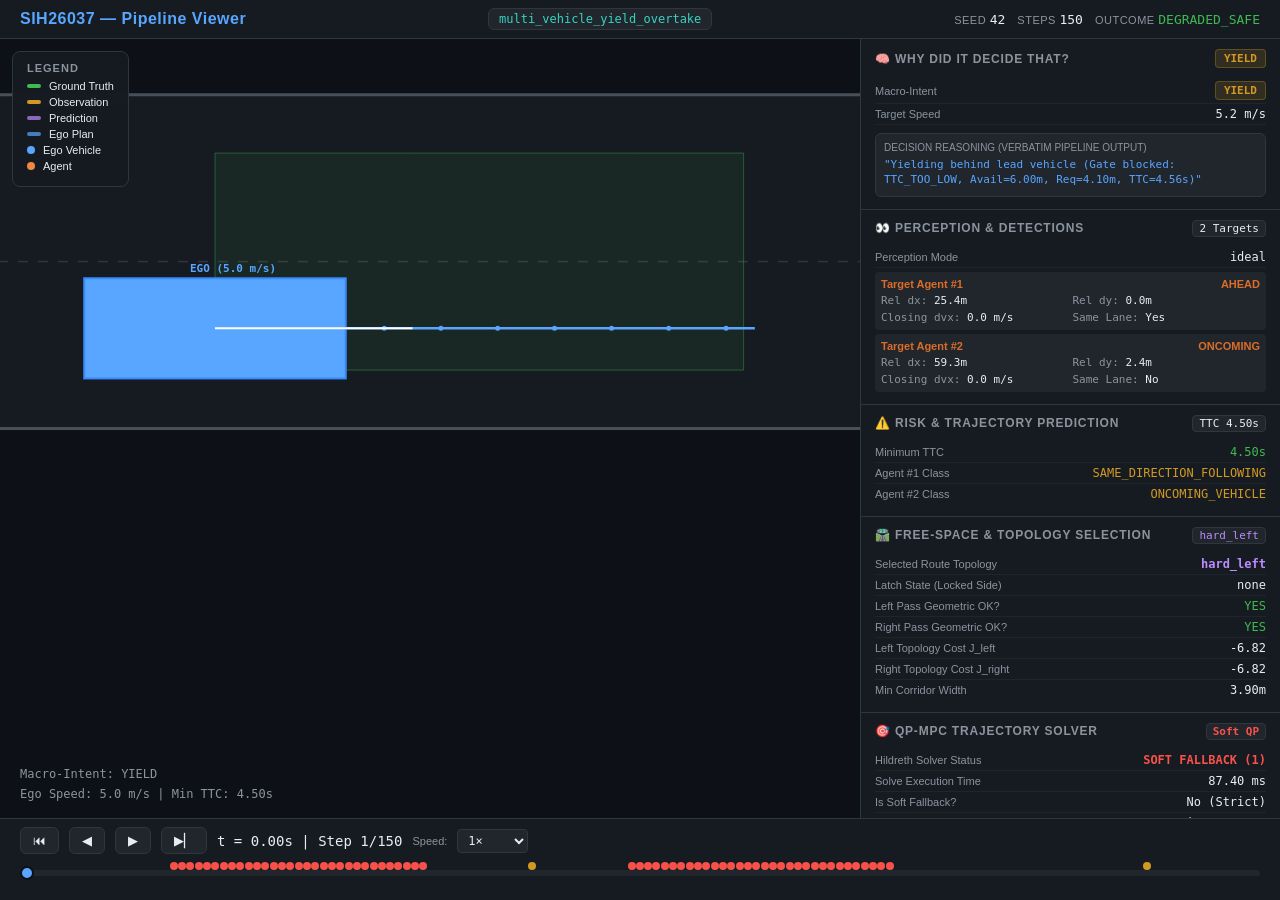
==== web_viewer/index.html @ 8b4d27ca "added a html front debugger view" ====
<!DOCTYPE html>
<html lang="en">
<head>
  <meta charset="UTF-8">
  <meta name="viewport" content="width=device-width, initial-scale=1.0">
  <meta name="description" content="SIH26037 Autonomous Vehicle Pipeline Viewer — Adaptive Path Planning and Collision Avoidance visualization from actual MATLAB pipeline execution data.">
  <title>SIH26037 — Pipeline Viewer</title>
  <link rel="stylesheet" href="css/viewer.css">
</head>
<body>
  <div id="loading-overlay">
    <div class="spinner"></div>
    <h2>SIH26037 Pipeline Viewer</h2>
    <p>Loading simulation data…</p>
  </div>

  <div id="app">
    <!-- Header -->
    <header id="header">
      <h1>SIH26037 — Pipeline Viewer</h1>
      <span class="scenario-badge" id="scenario-name">—</span>
      <div class="status-group">
        <div><span class="status-label">Seed </span><span class="status-value" id="hdr-seed">—</span></div>
        <div><span class="status-label">Steps </span><span class="status-value" id="hdr-steps">—</span></div>
        <div><span class="status-label">Outcome </span><span class="status-value" id="hdr-outcome">—</span></div>
      </div>
    </header>

    <!-- Main Scene Canvas -->
    <div id="main-view">
      <canvas id="scene-canvas"></canvas>
      <div id="legend">
        <h3>Legend</h3>
        <div class="legend-item"><span class="legend-swatch" style="background:#3fb950"></span> Ground Truth</div>
        <div class="legend-item"><span class="legend-swatch" style="background:#d29922"></span> Observation</div>
        <div class="legend-item"><span class="legend-swatch" style="background:rgba(188,140,255,0.7)"></span> Prediction</div>
        <div class="legend-item"><span class="legend-swatch" style="background:rgba(88,166,255,0.7)"></span> Ego Plan</div>
        <div class="legend-item"><span class="legend-swatch" style="background:#58a6ff;height:8px;width:8px;border-radius:50%"></span> Ego Vehicle</div>
        <div class="legend-item"><span class="legend-swatch" style="background:#f0883e;height:8px;width:8px;border-radius:50%"></span> Agent</div>
      </div>
    </div>

    <!-- Right Pipeline Panel -->
    <div id="panel-container">
      <!-- Panels injected by JS -->
    </div>

    <!-- Timeline Controls -->
    <div id="timeline-bar">
      <div id="timeline-controls">
        <button class="ctrl-btn" id="btn-restart" title="Restart">⏮</button>
        <button class="ctrl-btn" id="btn-step-back" title="Step Back">◀</button>
        <button class="ctrl-btn" id="btn-play" title="Play/Pause">▶</button>
        <button class="ctrl-btn" id="btn-step-fwd" title="Step Forward">▶▏</button>
        <span id="time-display">t = 0.00s | Step 0/0</span>
        <label style="font-size:11px;color:var(--text-secondary)">Speed:</label>
        <select id="speed-select">
          <option value="0.25">0.25×</option>
          <option value="0.5">0.5×</option>
          <option value="1" selected>1×</option>
          <option value="2">2×</option>
          <option value="4">4×</option>
        </select>
      </div>
      <div id="timeline-track">
        <input type="range" id="timeline-slider" min="0" max="0" value="0" step="1">
      </div>
    </div>
  </div>

  <div id="event-tooltip"></div>

  <script src="js/app.js"></script>
</body>
</html>
---- web_viewer/css/viewer.css ----
/* ====================================================================
   SIH26037 Pipeline Viewer — Professional Dark Theme
   Pure visualization layer. No simulation logic in CSS.
   ==================================================================== */

:root {
  --bg-primary: #0d1117;
  --bg-secondary: #161b22;
  --bg-panel: #1c2128;
  --bg-card: #21262d;
  --border: #30363d;
  --border-highlight: #58a6ff;
  --text-primary: #e6edf3;
  --text-secondary: #8b949e;
  --text-muted: #6e7681;
  --accent-blue: #58a6ff;
  --accent-green: #3fb950;
  --accent-yellow: #d29922;
  --accent-orange: #db6d28;
  --accent-red: #f85149;
  --accent-purple: #bc8cff;
  --accent-cyan: #39d2c0;
  --ego-color: #58a6ff;
  --agent-color: #f0883e;
  --prediction-color: rgba(188,140,255,0.5);
  --plan-color: rgba(88,166,255,0.6);
  --gt-color: #3fb950;
  --obs-color: #d29922;
  --road-surface: #1a1e24;
  --road-boundary: #484f58;
  --font-mono: 'JetBrains Mono', 'Fira Code', 'Consolas', monospace;
  --font-ui: 'Inter', -apple-system, BlinkMacSystemFont, sans-serif;
}

* { margin: 0; padding: 0; box-sizing: border-box; }

@import url('https://fonts.googleapis.com/css2?family=Inter:wght@300;400;500;600;700&family=JetBrains+Mono:wght@400;500&display=swap');

body {
  font-family: var(--font-ui);
  background: var(--bg-primary);
  color: var(--text-primary);
  overflow: hidden;
  height: 100vh;
}

/* ---- Layout ---- */
#app {
  display: grid;
  grid-template-rows: auto 1fr auto;
  grid-template-columns: 1fr 420px;
  height: 100vh;
}

#header {
  grid-column: 1 / -1;
  background: var(--bg-secondary);
  border-bottom: 1px solid var(--border);
  padding: 8px 20px;
  display: flex;
  align-items: center;
  justify-content: space-between;
  gap: 16px;
}

#header h1 {
  font-size: 16px;
  font-weight: 600;
  color: var(--accent-blue);
  letter-spacing: 0.5px;
}

#header .scenario-badge {
  background: var(--bg-card);
  border: 1px solid var(--border);
  border-radius: 6px;
  padding: 3px 10px;
  font-size: 12px;
  font-family: var(--font-mono);
  color: var(--accent-cyan);
}

#header .status-group {
  display: flex;
  gap: 12px;
  align-items: center;
  font-size: 12px;
}

.status-label {
  color: var(--text-secondary);
  font-size: 11px;
  text-transform: uppercase;
  letter-spacing: 0.5px;
}

.status-value {
  font-family: var(--font-mono);
  font-weight: 500;
  font-size: 13px;
}

/* ---- Main Canvas Area ---- */
#main-view {
  position: relative;
  background: var(--bg-primary);
  overflow: hidden;
}

#scene-canvas {
  width: 100%;
  height: 100%;
  display: block;
}

/* Legend overlay */
#legend {
  position: absolute;
  top: 12px;
  left: 12px;
  background: rgba(22,27,34,0.92);
  border: 1px solid var(--border);
  border-radius: 8px;
  padding: 10px 14px;
  font-size: 11px;
  backdrop-filter: blur(8px);
}

#legend h3 {
  font-size: 11px;
  color: var(--text-secondary);
  text-transform: uppercase;
  letter-spacing: 1px;
  margin-bottom: 6px;
}

.legend-item {
  display: flex;
  align-items: center;
  gap: 8px;
  margin: 4px 0;
}

.legend-swatch {
  width: 14px;
  height: 4px;
  border-radius: 2px;
}

/* ---- Right Panel ---- */
#panel-container {
  background: var(--bg-secondary);
  border-left: 1px solid var(--border);
  overflow-y: auto;
  padding: 0;
}

#panel-container::-webkit-scrollbar {
  width: 6px;
}

#panel-container::-webkit-scrollbar-track {
  background: var(--bg-secondary);
}

#panel-container::-webkit-scrollbar-thumb {
  background: var(--border);
  border-radius: 3px;
}

.panel-section {
  border-bottom: 1px solid var(--border);
}

.panel-header {
  display: flex;
  align-items: center;
  justify-content: space-between;
  padding: 10px 14px;
  cursor: pointer;
  user-select: none;
  transition: background 0.15s;
}

.panel-header:hover {
  background: var(--bg-card);
}

.panel-header h2 {
  font-size: 12px;
  font-weight: 600;
  text-transform: uppercase;
  letter-spacing: 0.8px;
  color: var(--text-secondary);
}

.panel-header .panel-badge {
  font-size: 11px;
  font-family: var(--font-mono);
  padding: 1px 6px;
  border-radius: 4px;
  background: var(--bg-card);
  border: 1px solid var(--border);
}

.panel-body {
  padding: 0 14px 12px;
}

.panel-row {
  display: flex;
  justify-content: space-between;
  align-items: center;
  padding: 3px 0;
  font-size: 12px;
  border-bottom: 1px solid rgba(48,54,61,0.4);
}

.panel-row:last-child {
  border-bottom: none;
}

.panel-key {
  color: var(--text-secondary);
  font-size: 11px;
}

.panel-val {
  font-family: var(--font-mono);
  font-size: 12px;
  color: var(--text-primary);
  text-align: right;
  max-width: 240px;
  overflow: hidden;
  text-overflow: ellipsis;
}

/* Decision change card */
.decision-change-card {
  background: var(--bg-card);
  border: 1px solid var(--accent-yellow);
  border-radius: 6px;
  padding: 10px 12px;
  margin: 6px 0;
}

.decision-change-card .change-title {
  font-size: 11px;
  font-weight: 600;
  color: var(--accent-yellow);
  text-transform: uppercase;
  letter-spacing: 0.8px;
  margin-bottom: 6px;
}

.decision-change-card .change-arrow {
  font-size: 14px;
  font-weight: 700;
  margin: 4px 0;
}

.intent-tag {
  display: inline-block;
  padding: 2px 8px;
  border-radius: 4px;
  font-size: 11px;
  font-weight: 600;
  font-family: var(--font-mono);
}

.intent-MAINTAIN { background: rgba(63,185,80,0.15); color: var(--accent-green); border: 1px solid rgba(63,185,80,0.3); }
.intent-FOLLOW { background: rgba(88,166,255,0.15); color: var(--accent-blue); border: 1px solid rgba(88,166,255,0.3); }
.intent-YIELD { background: rgba(210,153,34,0.15); color: var(--accent-yellow); border: 1px solid rgba(210,153,34,0.3); }
.intent-OVERTAKE { background: rgba(188,140,255,0.15); color: var(--accent-purple); border: 1px solid rgba(188,140,255,0.3); }

.safe-tag { color: var(--accent-green); }
.override-tag { color: var(--accent-red); font-weight: 600; }
.feasible-tag { color: var(--accent-green); }
.infeasible-tag { color: var(--accent-red); }

/* ---- Timeline / Controls ---- */
#timeline-bar {
  grid-column: 1 / -1;
  background: var(--bg-secondary);
  border-top: 1px solid var(--border);
  padding: 8px 20px 12px;
}

#timeline-controls {
  display: flex;
  align-items: center;
  gap: 10px;
  margin-bottom: 6px;
}

.ctrl-btn {
  background: var(--bg-card);
  border: 1px solid var(--border);
  color: var(--text-primary);
  border-radius: 6px;
  padding: 5px 12px;
  font-size: 13px;
  cursor: pointer;
  transition: all 0.15s;
  font-family: var(--font-ui);
}

.ctrl-btn:hover {
  background: var(--border);
  border-color: var(--accent-blue);
}

.ctrl-btn.active {
  background: rgba(88,166,255,0.15);
  border-color: var(--accent-blue);
  color: var(--accent-blue);
}

#time-display {
  font-family: var(--font-mono);
  font-size: 14px;
  font-weight: 500;
  min-width: 180px;
  color: var(--text-primary);
}

#speed-select {
  background: var(--bg-card);
  border: 1px solid var(--border);
  color: var(--text-primary);
  border-radius: 4px;
  padding: 3px 6px;
  font-size: 12px;
  font-family: var(--font-mono);
}

#timeline-track {
  position: relative;
  height: 28px;
  width: 100%;
}

#timeline-slider {
  appearance: none;
  -webkit-appearance: none;
  width: 100%;
  height: 6px;
  border-radius: 3px;
  background: var(--bg-card);
  outline: none;
  margin-top: 10px;
}

#timeline-slider::-webkit-slider-thumb {
  appearance: none;
  -webkit-appearance: none;
  width: 14px;
  height: 14px;
  border-radius: 50%;
  background: var(--accent-blue);
  cursor: pointer;
  border: 2px solid var(--bg-primary);
}

.event-marker {
  position: absolute;
  top: 2px;
  width: 8px;
  height: 8px;
  border-radius: 50%;
  cursor: pointer;
  transition: transform 0.15s;
  z-index: 2;
}

.event-marker:hover {
  transform: scale(1.6);
}

.event-marker.intent-change { background: var(--accent-yellow); }
.event-marker.ttc-critical { background: var(--accent-red); }
.event-marker.topology-change { background: var(--accent-purple); }
.event-marker.safety-event { background: var(--accent-orange); }
.event-marker.highlight-frame { background: var(--accent-cyan); }

#event-tooltip {
  position: fixed;
  background: var(--bg-card);
  border: 1px solid var(--border);
  border-radius: 6px;
  padding: 6px 10px;
  font-size: 11px;
  pointer-events: none;
  z-index: 100;
  display: none;
  max-width: 250px;
  box-shadow: 0 4px 12px rgba(0,0,0,0.5);
}

/* Loading state */
#loading-overlay {
  position: fixed;
  inset: 0;
  background: var(--bg-primary);
  display: flex;
  flex-direction: column;
  align-items: center;
  justify-content: center;
  z-index: 1000;
}

#loading-overlay h2 {
  color: var(--accent-blue);
  margin-bottom: 12px;
}

#loading-overlay p {
  color: var(--text-secondary);
  font-size: 13px;
}

.spinner {
  width: 36px;
  height: 36px;
  border: 3px solid var(--border);
  border-top-color: var(--accent-blue);
  border-radius: 50%;
  animation: spin 0.8s linear infinite;
  margin-bottom: 16px;
}

@keyframes spin { to { transform: rotate(360deg); } }
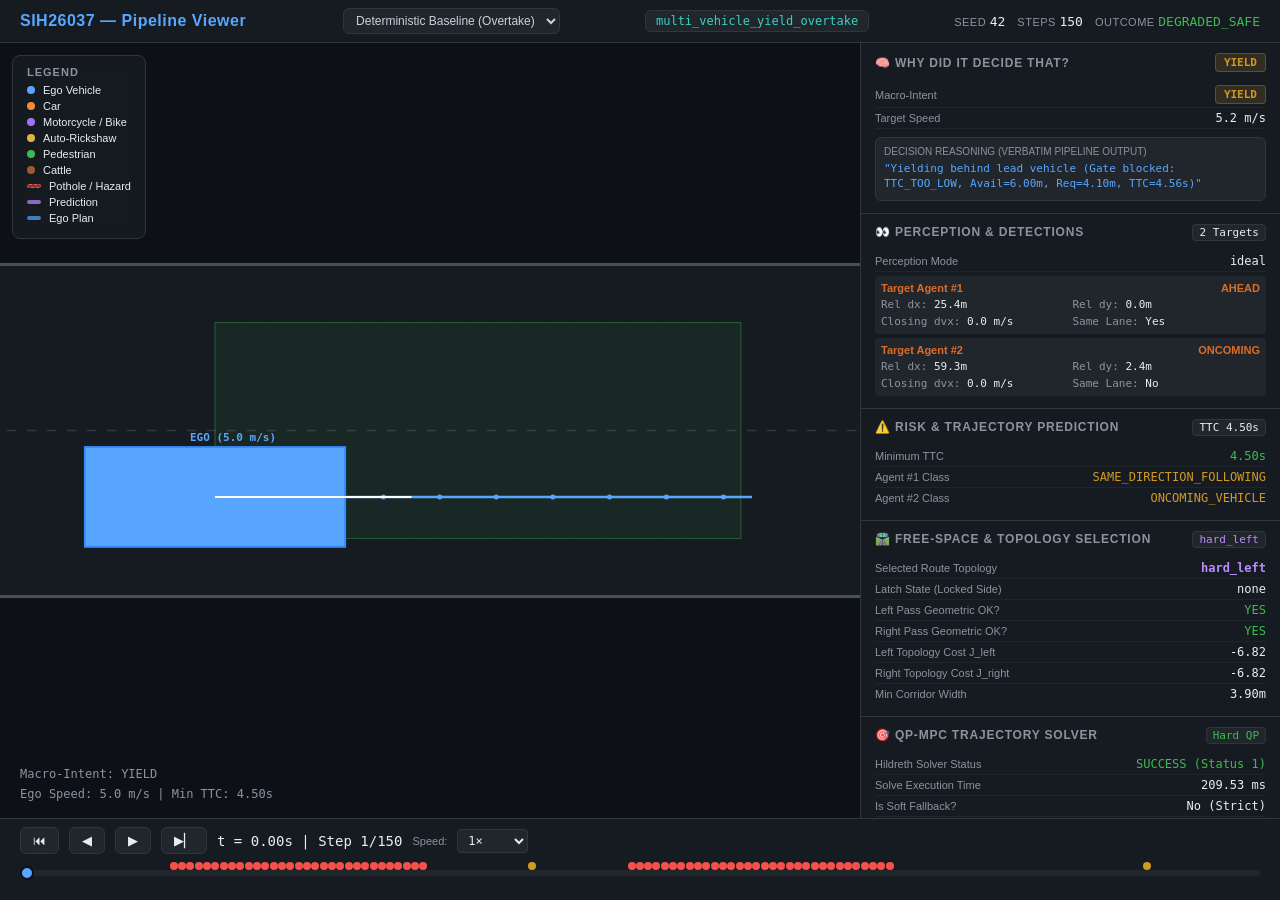
==== commit 1c9fb0c9: "feat(stochastic-traffic): implement stochastic heterogeneous village traffic environment for PS26037" ====
--- a/web_viewer/index.html
+++ b/web_viewer/index.html
@@ -18,6 +18,10 @@
     <!-- Header -->
     <header id="header">
       <h1>SIH26037 — Pipeline Viewer</h1>
+      <select id="scenario-select" style="background:#21262d;color:#c9d1d9;border:1px solid #30363d;border-radius:6px;padding:4px 8px;font-size:12px;font-family:inherit;margin-left:12px">
+        <option value="data/hero_scenario.json" selected>Deterministic Baseline (Overtake)</option>
+        <option value="data/stochastic_scenario.json">Stochastic Village Traffic (Mixed)</option>
+      </select>
       <span class="scenario-badge" id="scenario-name">—</span>
       <div class="status-group">
         <div><span class="status-label">Seed </span><span class="status-value" id="hdr-seed">—</span></div>
@@ -31,12 +35,15 @@
       <canvas id="scene-canvas"></canvas>
       <div id="legend">
         <h3>Legend</h3>
-        <div class="legend-item"><span class="legend-swatch" style="background:#3fb950"></span> Ground Truth</div>
-        <div class="legend-item"><span class="legend-swatch" style="background:#d29922"></span> Observation</div>
+        <div class="legend-item"><span class="legend-swatch" style="background:#58a6ff;height:8px;width:8px;border-radius:50%"></span> Ego Vehicle</div>
+        <div class="legend-item"><span class="legend-swatch" style="background:#f0883e;height:8px;width:8px;border-radius:50%"></span> Car</div>
+        <div class="legend-item"><span class="legend-swatch" style="background:#a371f7;height:8px;width:8px;border-radius:50%"></span> Motorcycle / Bike</div>
+        <div class="legend-item"><span class="legend-swatch" style="background:#e3b341;height:8px;width:8px;border-radius:50%"></span> Auto-Rickshaw</div>
+        <div class="legend-item"><span class="legend-swatch" style="background:#3fb950;height:8px;width:8px;border-radius:50%"></span> Pedestrian</div>
+        <div class="legend-item"><span class="legend-swatch" style="background:#a05a2c;height:8px;width:8px;border-radius:50%"></span> Cattle</div>
+        <div class="legend-item"><span class="legend-swatch" style="background:rgba(248,81,73,0.5);border:1px dashed #f85149"></span> Pothole / Hazard</div>
         <div class="legend-item"><span class="legend-swatch" style="background:rgba(188,140,255,0.7)"></span> Prediction</div>
         <div class="legend-item"><span class="legend-swatch" style="background:rgba(88,166,255,0.7)"></span> Ego Plan</div>
-        <div class="legend-item"><span class="legend-swatch" style="background:#58a6ff;height:8px;width:8px;border-radius:50%"></span> Ego Vehicle</div>
-        <div class="legend-item"><span class="legend-swatch" style="background:#f0883e;height:8px;width:8px;border-radius:50%"></span> Agent</div>
       </div>
     </div>
 
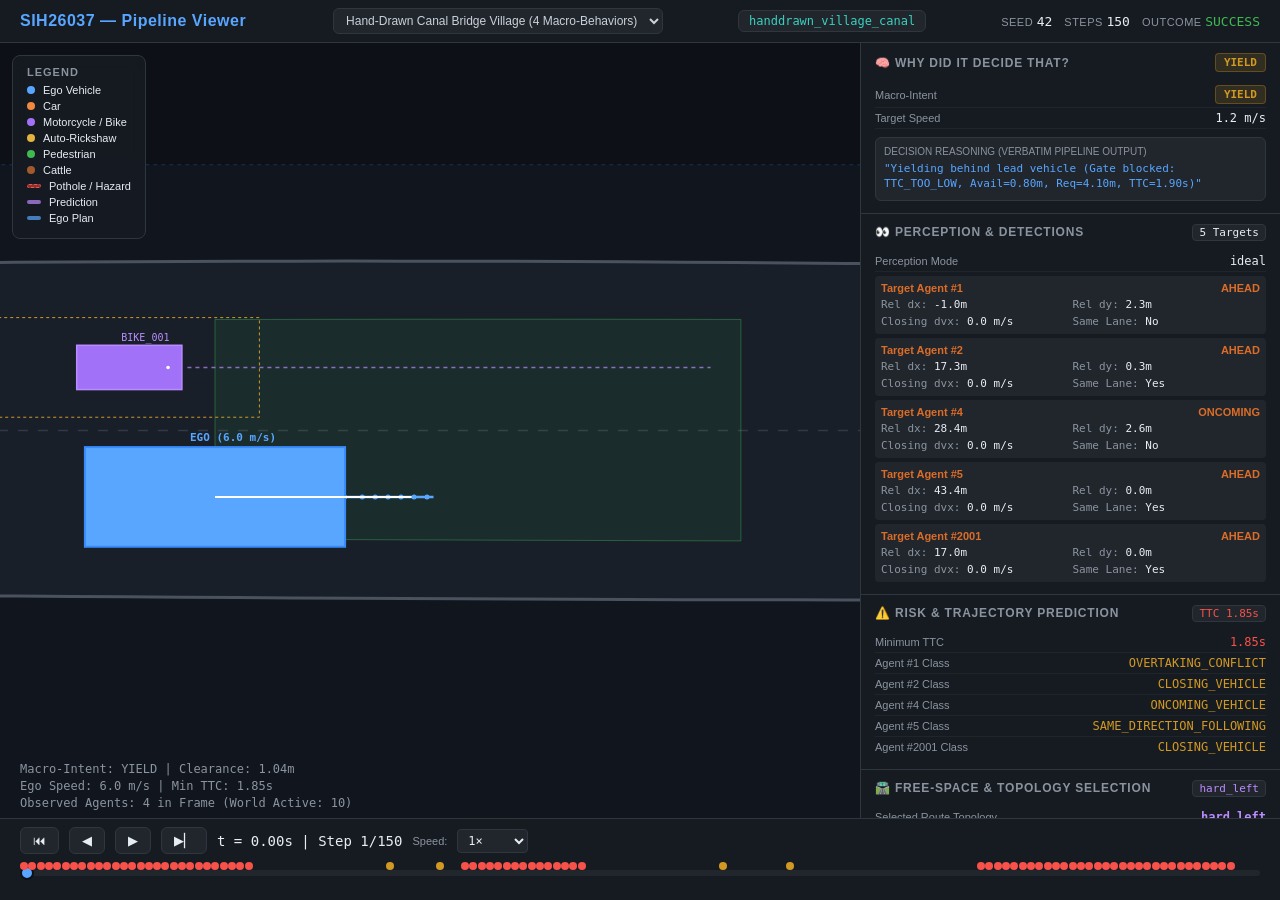
==== commit 0dbfc064: "feat(scenario): implement digitized handdrawn village canal scenario with 4 macro-intents" ====
--- a/web_viewer/index.html
+++ b/web_viewer/index.html
@@ -19,8 +19,9 @@
     <header id="header">
       <h1>SIH26037 — Pipeline Viewer</h1>
       <select id="scenario-select" style="background:#21262d;color:#c9d1d9;border:1px solid #30363d;border-radius:6px;padding:4px 8px;font-size:12px;font-family:inherit;margin-left:12px">
-        <option value="data/hero_scenario.json" selected>Deterministic Baseline (Overtake)</option>
+        <option value="data/hero_scenario.json">Deterministic Baseline (Overtake)</option>
         <option value="data/stochastic_scenario.json">Stochastic Village Traffic (Mixed)</option>
+        <option value="data/handdrawn_village_scenario.json" selected>Hand-Drawn Canal Bridge Village (4 Macro-Behaviors)</option>
       </select>
       <span class="scenario-badge" id="scenario-name">—</span>
       <div class="status-group">
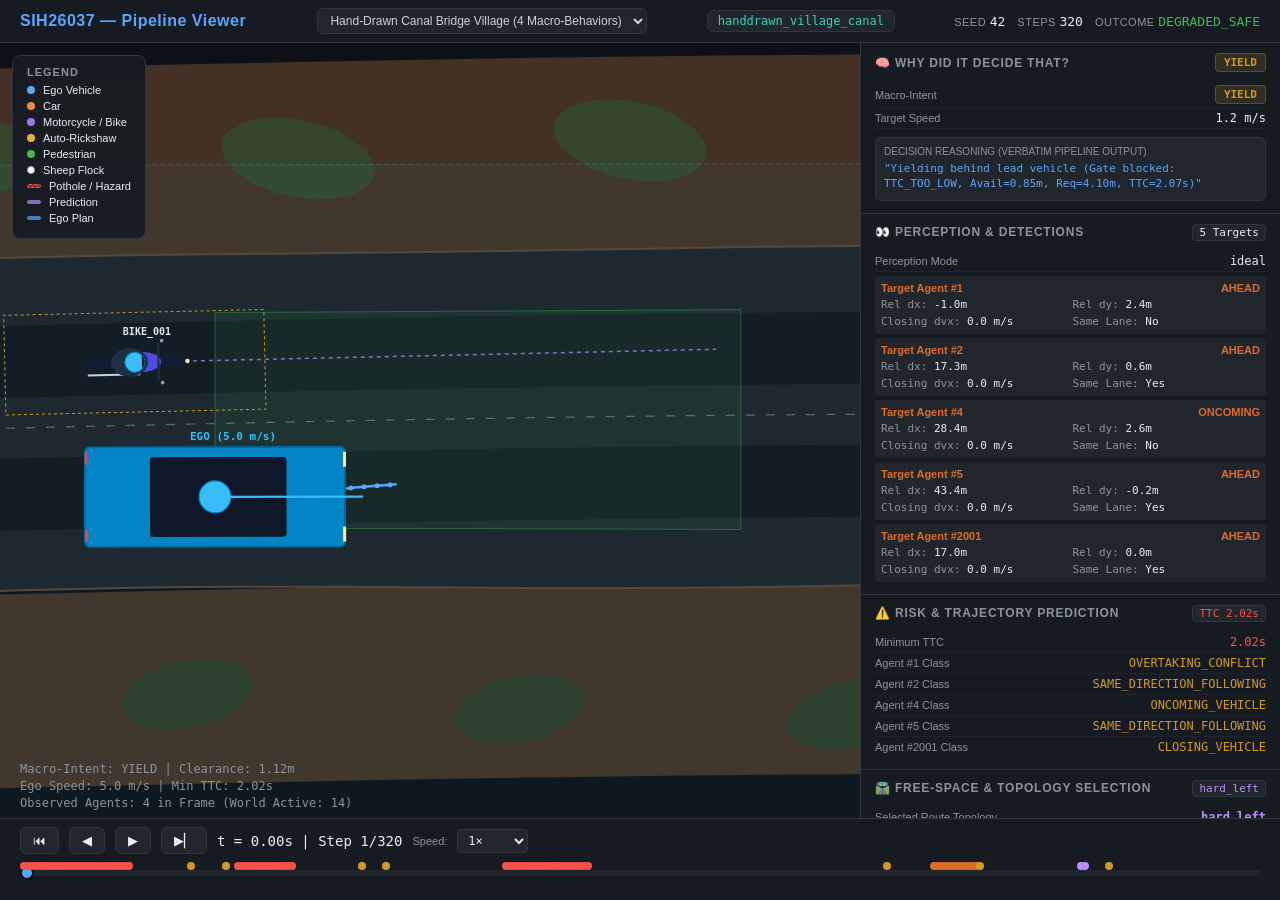
==== commit de0fa3a2: "feat(traffic): replace cows with tightly clustered flock of 8 sheep with boids flocking behavior" ====
--- a/web_viewer/index.html
+++ b/web_viewer/index.html
@@ -41,7 +41,7 @@
         <div class="legend-item"><span class="legend-swatch" style="background:#a371f7;height:8px;width:8px;border-radius:50%"></span> Motorcycle / Bike</div>
         <div class="legend-item"><span class="legend-swatch" style="background:#e3b341;height:8px;width:8px;border-radius:50%"></span> Auto-Rickshaw</div>
         <div class="legend-item"><span class="legend-swatch" style="background:#3fb950;height:8px;width:8px;border-radius:50%"></span> Pedestrian</div>
-        <div class="legend-item"><span class="legend-swatch" style="background:#a05a2c;height:8px;width:8px;border-radius:50%"></span> Cattle</div>
+        <div class="legend-item"><span class="legend-swatch" style="background:#f8fafc;border:1px solid #94a3b8;height:8px;width:8px;border-radius:50%"></span> Sheep Flock</div>
         <div class="legend-item"><span class="legend-swatch" style="background:rgba(248,81,73,0.5);border:1px dashed #f85149"></span> Pothole / Hazard</div>
         <div class="legend-item"><span class="legend-swatch" style="background:rgba(188,140,255,0.7)"></span> Prediction</div>
         <div class="legend-item"><span class="legend-swatch" style="background:rgba(88,166,255,0.7)"></span> Ego Plan</div>
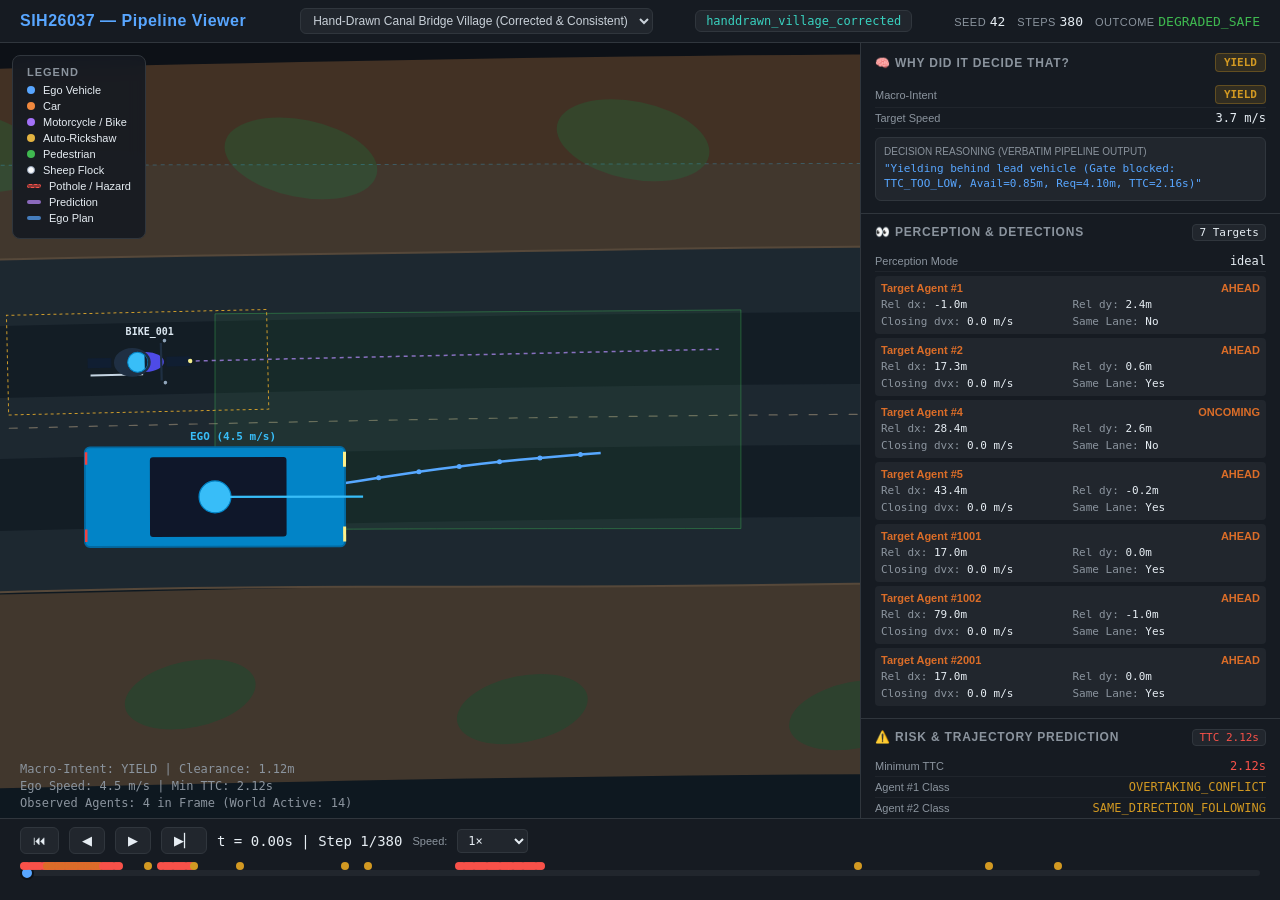
==== commit 2a97eb6c: "feat(viewer): add corrected handdrawn village simulation dropdown option and fix trajectory bugs - P" ====
--- a/web_viewer/index.html
+++ b/web_viewer/index.html
@@ -21,7 +21,8 @@
       <select id="scenario-select" style="background:#21262d;color:#c9d1d9;border:1px solid #30363d;border-radius:6px;padding:4px 8px;font-size:12px;font-family:inherit;margin-left:12px">
         <option value="data/hero_scenario.json">Deterministic Baseline (Overtake)</option>
         <option value="data/stochastic_scenario.json">Stochastic Village Traffic (Mixed)</option>
-        <option value="data/handdrawn_village_scenario.json" selected>Hand-Drawn Canal Bridge Village (4 Macro-Behaviors)</option>
+        <option value="data/handdrawn_village_scenario.json">Hand-Drawn Canal Bridge Village (Baseline Raw)</option>
+        <option value="data/handdrawn_village_corrected.json" selected>Hand-Drawn Canal Bridge Village (Corrected &amp; Consistent)</option>
       </select>
       <span class="scenario-badge" id="scenario-name">—</span>
       <div class="status-group">
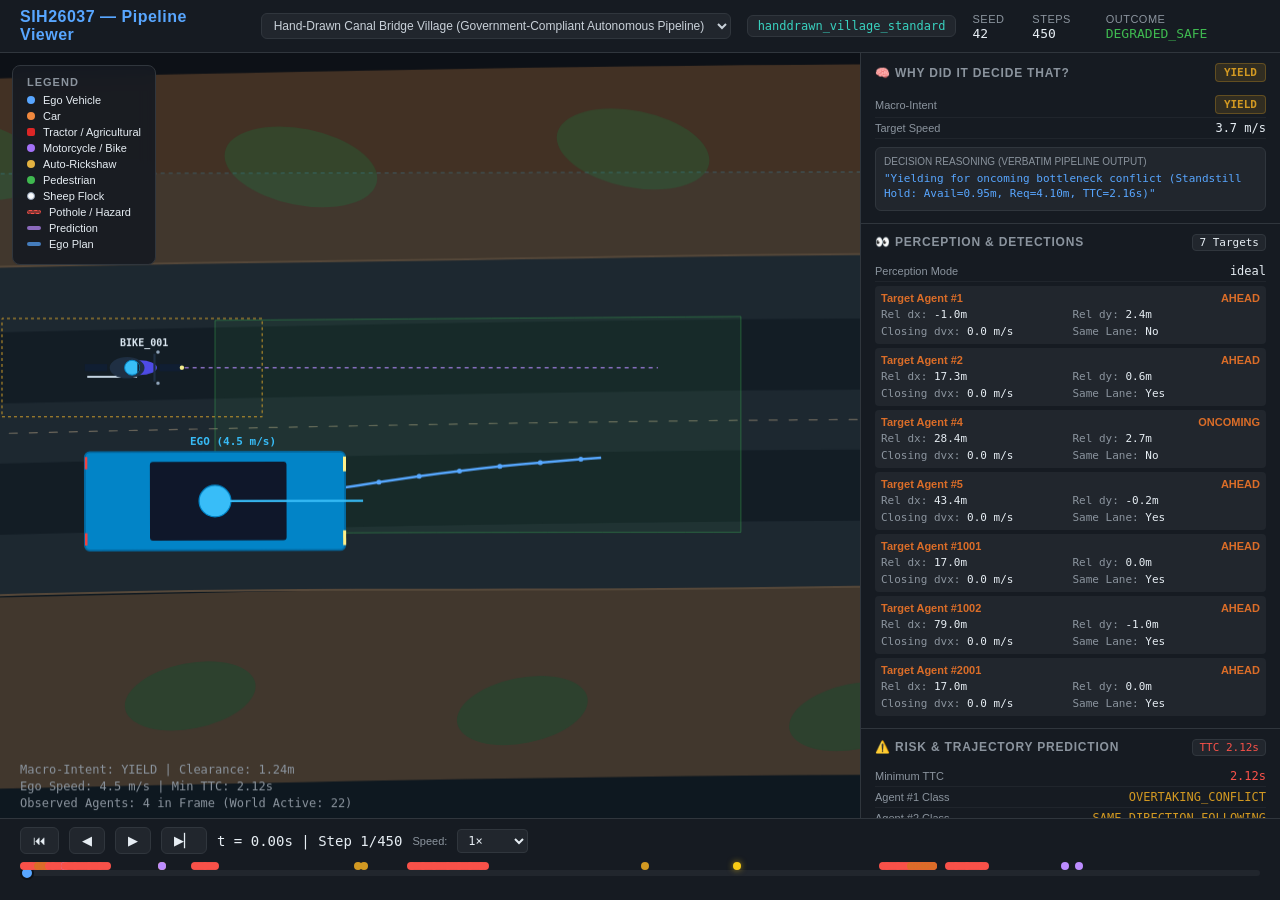
==== commit 3cf086fc: "feat(autonomy): blind bend physics fix + full pipeline audit - CurvatureVelocityPlanner: v_min 3.20→" ====
--- a/web_viewer/index.html
+++ b/web_viewer/index.html
@@ -22,7 +22,9 @@
         <option value="data/hero_scenario.json">Deterministic Baseline (Overtake)</option>
         <option value="data/stochastic_scenario.json">Stochastic Village Traffic (Mixed)</option>
         <option value="data/handdrawn_village_scenario.json">Hand-Drawn Canal Bridge Village (Baseline Raw)</option>
-        <option value="data/handdrawn_village_corrected.json" selected>Hand-Drawn Canal Bridge Village (Corrected &amp; Consistent)</option>
+        <option value="data/handdrawn_village_corrected.json">Hand-Drawn Canal Bridge Village (Corrected &amp; Consistent)</option>
+        <option value="data/handdrawn_village_standard.json" selected>Hand-Drawn Canal Bridge Village (Government-Compliant Autonomous Pipeline)</option>
+        <option value="data/handdrawn_village_advanced.json">Hand-Drawn Canal Bridge Village (Advanced: 90° Blind Bend &amp; Apex Conflict)</option>
       </select>
       <span class="scenario-badge" id="scenario-name">—</span>
       <div class="status-group">
@@ -39,6 +41,7 @@
         <h3>Legend</h3>
         <div class="legend-item"><span class="legend-swatch" style="background:#58a6ff;height:8px;width:8px;border-radius:50%"></span> Ego Vehicle</div>
         <div class="legend-item"><span class="legend-swatch" style="background:#f0883e;height:8px;width:8px;border-radius:50%"></span> Car</div>
+        <div class="legend-item"><span class="legend-swatch" style="background:#dc2626;height:8px;width:8px;border-radius:2px"></span> Tractor / Agricultural</div>
         <div class="legend-item"><span class="legend-swatch" style="background:#a371f7;height:8px;width:8px;border-radius:50%"></span> Motorcycle / Bike</div>
         <div class="legend-item"><span class="legend-swatch" style="background:#e3b341;height:8px;width:8px;border-radius:50%"></span> Auto-Rickshaw</div>
         <div class="legend-item"><span class="legend-swatch" style="background:#3fb950;height:8px;width:8px;border-radius:50%"></span> Pedestrian</div>
--- a/web_viewer/css/viewer.css
+++ b/web_viewer/css/viewer.css
@@ -382,6 +382,7 @@
 .event-marker.topology-change { background: var(--accent-purple); }
 .event-marker.safety-event { background: var(--accent-orange); }
 .event-marker.highlight-frame { background: var(--accent-cyan); }
+.event-marker.speed-breaker { background: #facc15; box-shadow: 0 0 6px rgba(250, 204, 21, 0.6); }
 
 #event-tooltip {
   position: fixed;
